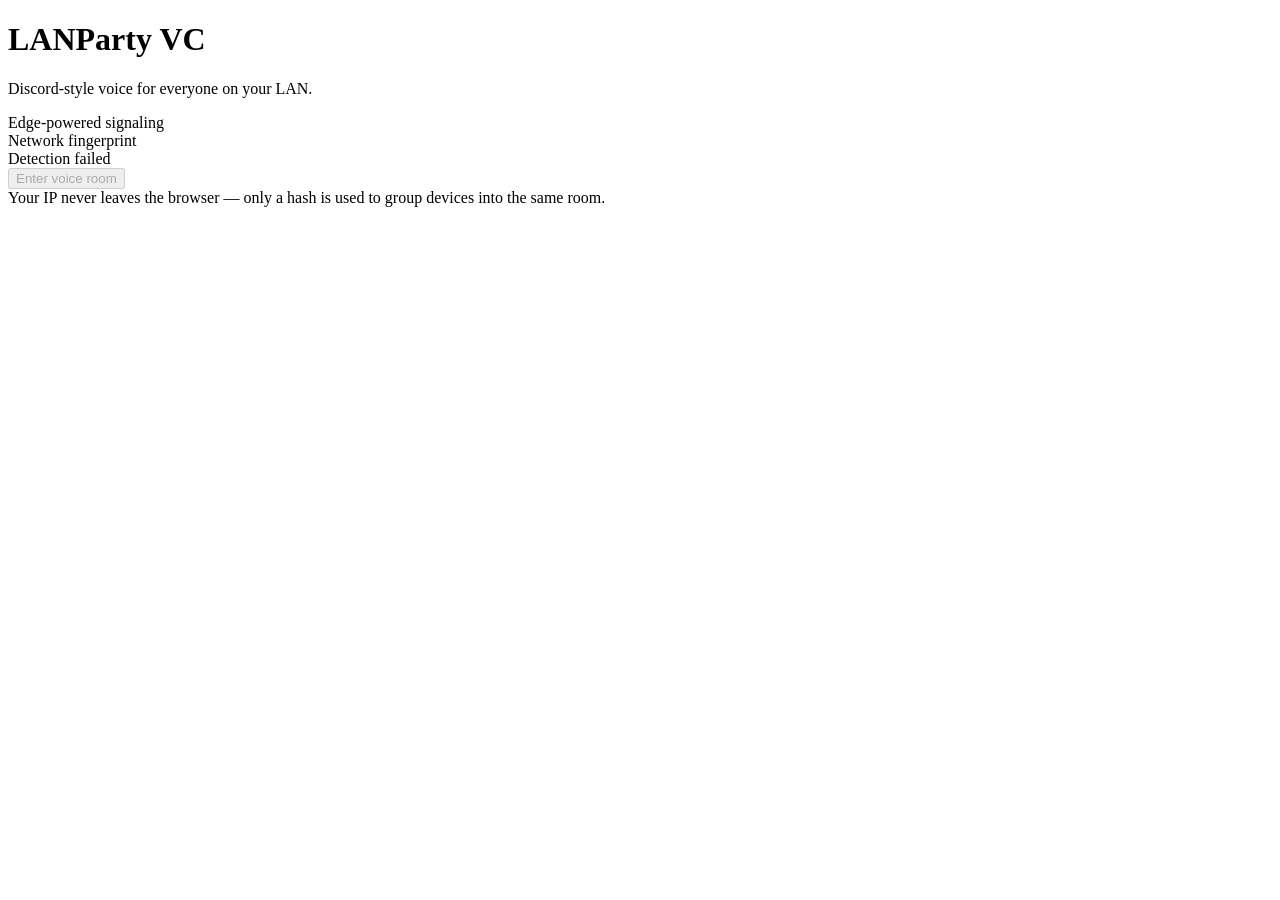
==== index.html @ 892dde6b "Update index.html" ====
<!DOCTYPE html>
<html lang="en">
<head>
  <meta charset="UTF-8" />
  <title>LANParty VC – Lobby</title>
  <meta name="viewport" content="width=device-width, initial-scale=1.0" />
  <link rel="stylesheet" href="styles.css" />
</head>
<body class="lp-body">
  <div class="lp-shell">
    <div class="lp-header">
      <div class="lp-title-block">
        <h1>LANParty VC</h1>
        <p>Discord‑style voice for everyone on your LAN.</p>
      </div>
      <div class="lp-badge">
        <div class="lp-badge-dot"></div>
        Edge‑powered signaling
      </div>
    </div>

    <div class="lp-card">
      <div class="lp-row">
        <div>
          <div class="lp-label">Network fingerprint</div>
          <div id="network" class="lp-network-pill">
            <span>Detecting…</span>
          </div>
        </div>
        <button id="enterBtn" class="lp-btn lp-btn-primary" disabled>
          Enter voice room
        </button>
      </div>
      <div class="lp-hint">
        Your IP never leaves the browser — only a hash is used to group devices
        into the same room.
      </div>
    </div>
  </div>

  <script type="module" src="./app.js"></script>
</body>
</html>
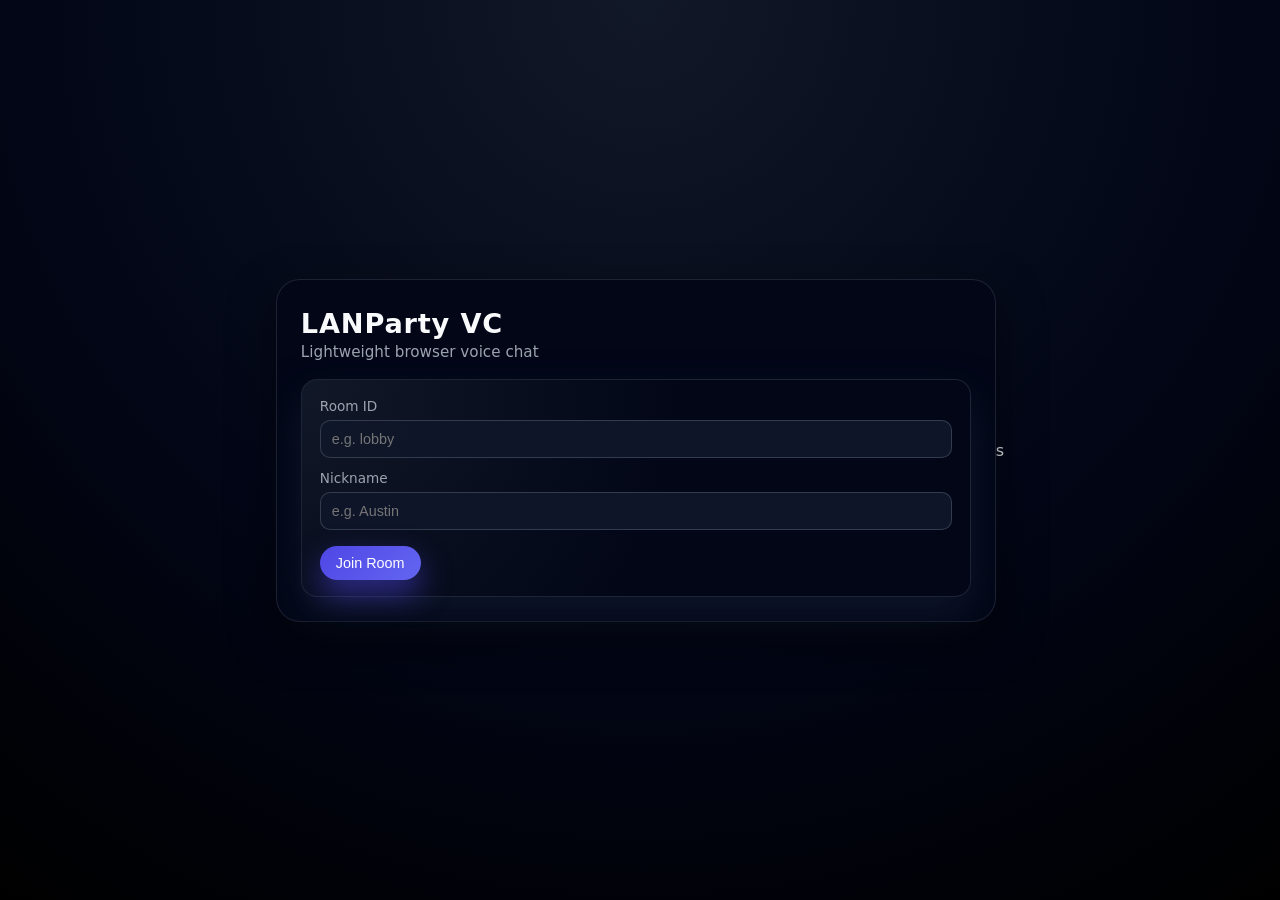
==== commit 64991dab: "redid it" ====
--- a/index.html
+++ b/index.html
@@ -2,42 +2,31 @@
 <html lang="en">
 <head>
   <meta charset="UTF-8" />
-  <title>LANParty VC – Lobby</title>
-  <meta name="viewport" content="width=device-width, initial-scale=1.0" />
+  <title>LANParty VC</title>
+  <meta name="viewport" content="width=device-width, initial-scale=1" />
   <link rel="stylesheet" href="styles.css" />
 </head>
 <body class="lp-body">
-  <div class="lp-shell">
-    <div class="lp-header">
-      <div class="lp-title-block">
-        <h1>LANParty VC</h1>
-        <p>Discord‑style voice for everyone on your LAN.</p>
-      </div>
-      <div class="lp-badge">
-        <div class="lp-badge-dot"></div>
-        Edge‑powered signaling
-      </div>
-    </div>
+  <div class="lp-container">
+    <h1 class="lp-title">LANParty VC</h1>
+    <p class="lp-subtitle">Lightweight browser voice chat</p>
 
-    <div class="lp-card">
-      <div class="lp-row">
-        <div>
-          <div class="lp-label">Network fingerprint</div>
-          <div id="network" class="lp-network-pill">
-            <span>Detecting…</span>
-          </div>
-        </div>
-        <button id="enterBtn" class="lp-btn lp-btn-primary" disabled>
-          Enter voice room
-        </button>
-      </div>
-      <div class="lp-hint">
-        Your IP never leaves the browser — only a hash is used to group devices
-        into the same room.
-      </div>
-    </div>
+    <form id="join-form" class="lp-card">
+      <label class="lp-label">
+        Room ID
+        <input id="room-id" class="lp-input" placeholder="e.g. lobby" required />
+      </label>
+
+      <label class="lp-label">
+        Nickname
+        <input id="nickname" class="lp-input" placeholder="e.g. Austin" required />
+      </label>
+
+      <button class="lp-button" type="submit">Join Room</button>
+    </form>
   </div>
 
-  <script type="module" src="./app.js"></script>
+  <script src="app.js"></script>
 </body>
 </html>
+s
--- a/styles.css
+++ b/styles.css
@@ -0,0 +1,163 @@
+:root {
+  color-scheme: dark;
+  --bg: #05060a;
+  --bg-elevated: #10121a;
+  --accent: #4f46e5;
+  --accent-soft: rgba(79, 70, 229, 0.15);
+  --danger: #ef4444;
+  --text: #f9fafb;
+  --muted: #9ca3af;
+  --border: #1f2933;
+  --radius-lg: 16px;
+  --radius-md: 10px;
+  --shadow-soft: 0 18px 45px rgba(0, 0, 0, 0.55);
+  --transition-fast: 150ms ease-out;
+}
+
+*,
+*::before,
+*::after {
+  box-sizing: border-box;
+}
+
+body.lp-body {
+  margin: 0;
+  min-height: 100vh;
+  font-family: system-ui, -apple-system, BlinkMacSystemFont, "SF Pro Text",
+    "Segoe UI", sans-serif;
+  background: radial-gradient(circle at top, #111827 0, #020617 55%, #000 100%);
+  color: var(--text);
+  display: flex;
+  align-items: center;
+  justify-content: center;
+  padding: 24px;
+}
+
+.lp-container {
+  width: 100%;
+  max-width: 720px;
+  background: linear-gradient(145deg, #020617 0, #020617 40%, #020617 100%);
+  border-radius: 24px;
+  padding: 28px 24px 24px;
+  box-shadow: var(--shadow-soft);
+  border: 1px solid rgba(148, 163, 184, 0.18);
+  backdrop-filter: blur(18px);
+}
+
+.lp-title {
+  margin: 0 0 4px;
+  font-size: 1.7rem;
+  letter-spacing: 0.03em;
+}
+
+.lp-subtitle {
+  margin: 0 0 18px;
+  color: var(--muted);
+  font-size: 0.95rem;
+}
+
+.lp-card {
+  background: radial-gradient(circle at top left, #111827 0, #020617 55%);
+  border-radius: var(--radius-lg);
+  padding: 18px 18px 16px;
+  border: 1px solid rgba(31, 41, 55, 0.9);
+  box-shadow: 0 18px 40px rgba(15, 23, 42, 0.9);
+}
+
+.lp-label {
+  display: block;
+  font-size: 0.85rem;
+  color: var(--muted);
+  margin-bottom: 12px;
+}
+
+.lp-input {
+  margin-top: 6px;
+  width: 100%;
+  padding: 10px 11px;
+  border-radius: var(--radius-md);
+  border: 1px solid rgba(55, 65, 81, 0.9);
+  background: rgba(15, 23, 42, 0.95);
+  color: var(--text);
+  font-size: 0.9rem;
+  outline: none;
+  transition: border-color var(--transition-fast), box-shadow var(--transition-fast),
+    background var(--transition-fast), transform var(--transition-fast);
+}
+
+.lp-input:focus {
+  border-color: var(--accent);
+  box-shadow: 0 0 0 1px rgba(79, 70, 229, 0.6);
+  background: #020617;
+  transform: translateY(-1px);
+}
+
+.lp-button {
+  display: inline-flex;
+  align-items: center;
+  justify-content: center;
+  margin-top: 4px;
+  padding: 9px 16px;
+  border-radius: 999px;
+  border: none;
+  background: linear-gradient(135deg, #4f46e5, #6366f1);
+  color: white;
+  font-size: 0.9rem;
+  font-weight: 500;
+  cursor: pointer;
+  transition: transform var(--transition-fast), box-shadow var(--transition-fast),
+    filter var(--transition-fast), background var(--transition-fast);
+  box-shadow: 0 14px 30px rgba(79, 70, 229, 0.55);
+}
+
+.lp-button-secondary {
+  background: rgba(15, 23, 42, 0.95);
+  color: var(--muted);
+  border: 1px solid rgba(55, 65, 81, 0.9);
+}
+
+.lp-button-danger {
+  background: linear-gradient(135deg, #ef4444, #f97373);
+}
+
+.lp-header {
+  display: flex;
+  align-items: center;
+  justify-content: space-between;
+  gap: 12px;
+  margin-bottom: 18px;
+}
+
+.lp-main {
+  display: grid;
+  grid-template-columns: 1fr 1fr;
+  gap: 14px;
+}
+
+.lp-list {
+  list-style: none;
+  padding: 0;
+  margin: 0;
+}
+
+.lp-list li {
+  display: flex;
+  justify-content: space-between;
+  padding: 7px 9px;
+  border-radius: 10px;
+  background: rgba(15, 23, 42, 0.95);
+  border: 1px solid rgba(31, 41, 55, 0.9);
+  font-size: 0.85rem;
+}
+
+.lp-status {
+  margin-top: 10px;
+  font-size: 0.85rem;
+  color: var(--muted);
+}
+
+@media (max-width: 720px) {
+  .lp-main {
+    grid-template-columns: 1fr;
+  }
+}
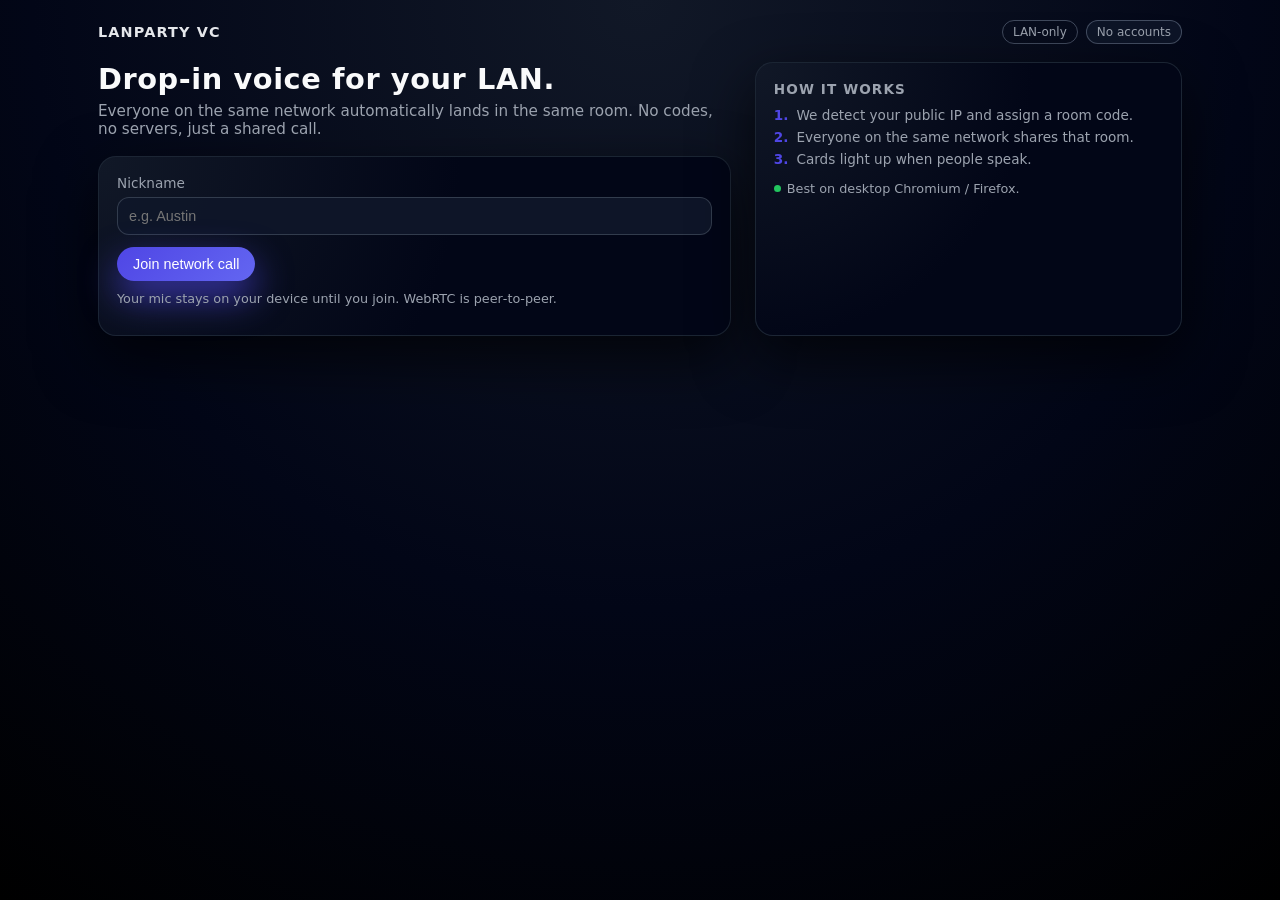
==== commit 6d73a7e2: "redoing it" ====
--- a/index.html
+++ b/index.html
@@ -7,26 +7,62 @@
   <link rel="stylesheet" href="styles.css" />
 </head>
 <body class="lp-body">
-  <div class="lp-container">
-    <h1 class="lp-title">LANParty VC</h1>
-    <p class="lp-subtitle">Lightweight browser voice chat</p>
+  <div class="lp-shell">
+    <header class="lp-topbar">
+      <div class="lp-logo">LANParty VC</div>
+      <div class="lp-topbar-right">
+        <span class="lp-pill">LAN‑only</span>
+        <span class="lp-pill lp-pill-soft">No accounts</span>
+      </div>
+    </header>
 
-    <form id="join-form" class="lp-card">
-      <label class="lp-label">
-        Room ID
-        <input id="room-id" class="lp-input" placeholder="e.g. lobby" required />
-      </label>
+    <main class="lp-main-layout">
+      <section class="lp-hero">
+        <h1 class="lp-hero-title">Drop‑in voice for your LAN.</h1>
+        <p class="lp-hero-subtitle">
+          Everyone on the same network automatically lands in the same room.
+          No codes, no servers, just a shared call.
+        </p>
 
-      <label class="lp-label">
-        Nickname
-        <input id="nickname" class="lp-input" placeholder="e.g. Austin" required />
-      </label>
+        <form id="join-form" class="lp-card lp-card-hero">
+          <label class="lp-label">
+            Nickname
+            <input
+              id="nickname"
+              class="lp-input"
+              placeholder="e.g. Austin"
+              autocomplete="off"
+              required
+            />
+          </label>
 
-      <button class="lp-button" type="submit">Join Room</button>
-    </form>
+          <div class="lp-row">
+            <button class="lp-button lp-button-primary" type="submit">
+              Join network call
+            </button>
+          </div>
+
+          <p class="lp-note">
+            Your mic stays on your device until you join. WebRTC is peer‑to‑peer.
+          </p>
+        </form>
+      </section>
+
+      <aside class="lp-sidecard lp-card">
+        <h2 class="lp-section-title">How it works</h2>
+        <ul class="lp-bullets">
+          <li><span>1.</span> We detect your public IP and assign a room code.</li>
+          <li><span>2.</span> Everyone on the same network shares that room.</li>
+          <li><span>3.</span> Cards light up when people speak.</li>
+        </ul>
+        <div class="lp-mini-footer">
+          <span class="lp-dot"></span>
+          <span>Best on desktop Chromium / Firefox.</span>
+        </div>
+      </aside>
+    </main>
   </div>
 
   <script src="app.js"></script>
 </body>
 </html>
-s
--- a/styles.css
+++ b/styles.css
@@ -1,17 +1,20 @@
 :root {
   color-scheme: dark;
-  --bg: #05060a;
-  --bg-elevated: #10121a;
+  --bg: #020617;
+  --bg-elevated: #050816;
+  --bg-soft: #0b1020;
   --accent: #4f46e5;
-  --accent-soft: rgba(79, 70, 229, 0.15);
+  --accent-soft: rgba(79, 70, 229, 0.18);
+  --accent-strong: rgba(79, 70, 229, 0.7);
   --danger: #ef4444;
   --text: #f9fafb;
   --muted: #9ca3af;
-  --border: #1f2933;
-  --radius-lg: 16px;
-  --radius-md: 10px;
-  --shadow-soft: 0 18px 45px rgba(0, 0, 0, 0.55);
-  --transition-fast: 150ms ease-out;
+  --border: #1f2937;
+  --radius-lg: 18px;
+  --radius-md: 12px;
+  --shadow-soft: 0 22px 60px rgba(0, 0, 0, 0.7);
+  --transition-fast: 140ms ease-out;
+  --transition-med: 200ms ease-out;
 }
 
 *,
@@ -27,30 +30,68 @@
     "Segoe UI", sans-serif;
   background: radial-gradient(circle at top, #111827 0, #020617 55%, #000 100%);
   color: var(--text);
-  display: flex;
-  align-items: center;
-  justify-content: center;
-  padding: 24px;
-}
-
-.lp-container {
-  width: 100%;
-  max-width: 720px;
-  background: linear-gradient(145deg, #020617 0, #020617 40%, #020617 100%);
-  border-radius: 24px;
-  padding: 28px 24px 24px;
-  box-shadow: var(--shadow-soft);
-  border: 1px solid rgba(148, 163, 184, 0.18);
-  backdrop-filter: blur(18px);
-}
-
-.lp-title {
-  margin: 0 0 4px;
-  font-size: 1.7rem;
-  letter-spacing: 0.03em;
-}
-
-.lp-subtitle {
+}
+
+.lp-shell {
+  max-width: 1120px;
+  margin: 0 auto;
+  padding: 20px 18px 24px;
+}
+
+.lp-topbar {
+  display: flex;
+  align-items: center;
+  justify-content: space-between;
+  margin-bottom: 18px;
+}
+
+.lp-logo {
+  font-weight: 600;
+  letter-spacing: 0.08em;
+  text-transform: uppercase;
+  font-size: 0.9rem;
+  color: #e5e7eb;
+}
+
+.lp-topbar-right {
+  display: flex;
+  gap: 8px;
+  align-items: center;
+}
+
+.lp-pill {
+  padding: 4px 10px;
+  border-radius: 999px;
+  border: 1px solid rgba(148, 163, 184, 0.4);
+  font-size: 0.75rem;
+  color: var(--muted);
+}
+
+.lp-pill-soft {
+  background: rgba(15, 23, 42, 0.9);
+}
+
+.lp-main-layout {
+  display: grid;
+  grid-template-columns: minmax(0, 3fr) minmax(0, 2fr);
+  gap: 16px;
+}
+
+.lp-main-call {
+  align-items: flex-start;
+}
+
+.lp-hero {
+  padding-right: 8px;
+}
+
+.lp-hero-title {
+  margin: 0 0 6px;
+  font-size: 1.8rem;
+  letter-spacing: 0.02em;
+}
+
+.lp-hero-subtitle {
   margin: 0 0 18px;
   color: var(--muted);
   font-size: 0.95rem;
@@ -61,7 +102,11 @@
   border-radius: var(--radius-lg);
   padding: 18px 18px 16px;
   border: 1px solid rgba(31, 41, 55, 0.9);
-  box-shadow: 0 18px 40px rgba(15, 23, 42, 0.9);
+  box-shadow: var(--shadow-soft);
+}
+
+.lp-card-hero {
+  margin-top: 10px;
 }
 
 .lp-label {
@@ -92,22 +137,30 @@
   transform: translateY(-1px);
 }
 
+.lp-row {
+  display: flex;
+  gap: 8px;
+  margin-top: 6px;
+}
+
 .lp-button {
   display: inline-flex;
   align-items: center;
   justify-content: center;
-  margin-top: 4px;
   padding: 9px 16px;
   border-radius: 999px;
   border: none;
-  background: linear-gradient(135deg, #4f46e5, #6366f1);
-  color: white;
   font-size: 0.9rem;
   font-weight: 500;
   cursor: pointer;
   transition: transform var(--transition-fast), box-shadow var(--transition-fast),
     filter var(--transition-fast), background var(--transition-fast);
-  box-shadow: 0 14px 30px rgba(79, 70, 229, 0.55);
+}
+
+.lp-button-primary {
+  background: linear-gradient(135deg, #4f46e5, #6366f1);
+  color: white;
+  box-shadow: 0 16px 36px rgba(79, 70, 229, 0.7);
 }
 
 .lp-button-secondary {
@@ -118,46 +171,234 @@
 
 .lp-button-danger {
   background: linear-gradient(135deg, #ef4444, #f97373);
-}
-
-.lp-header {
-  display: flex;
-  align-items: center;
+  color: white;
+  box-shadow: 0 16px 36px rgba(239, 68, 68, 0.7);
+}
+
+.lp-button:hover {
+  transform: translateY(-1px);
+  filter: brightness(1.05);
+}
+
+.lp-button:active {
+  transform: translateY(0);
+  box-shadow: none;
+}
+
+.lp-note {
+  margin-top: 10px;
+  font-size: 0.8rem;
+  color: var(--muted);
+}
+
+.lp-sidecard {
+  align-self: stretch;
+}
+
+.lp-bullets {
+  list-style: none;
+  padding: 0;
+  margin: 0 0 14px;
+  font-size: 0.85rem;
+  color: var(--muted);
+}
+
+.lp-bullets li {
+  display: flex;
+  gap: 8px;
+  margin-bottom: 6px;
+}
+
+.lp-bullets span:first-child {
+  color: var(--accent);
+  font-weight: 600;
+}
+
+.lp-mini-footer {
+  display: flex;
+  align-items: center;
+  gap: 6px;
+  font-size: 0.8rem;
+  color: var(--muted);
+}
+
+.lp-dot {
+  width: 7px;
+  height: 7px;
+  border-radius: 999px;
+  background: #22c55e;
+}
+
+/* Call layout */
+
+.lp-call-main {
+  display: flex;
+  flex-direction: column;
+  gap: 16px;
+}
+
+.lp-call-header {
+  display: flex;
   justify-content: space-between;
   gap: 12px;
-  margin-bottom: 18px;
-}
-
-.lp-main {
+  align-items: center;
+}
+
+.lp-call-status {
+  display: inline-flex;
+  align-items: center;
+  gap: 6px;
+  font-size: 0.8rem;
+  color: var(--muted);
+}
+
+.lp-status-dot {
+  width: 8px;
+  height: 8px;
+  border-radius: 999px;
+  background: #f97316;
+}
+
+.lp-status-dot.lp-status-ok {
+  background: #22c55e;
+}
+
+.lp-status-dot.lp-status-bad {
+  background: #ef4444;
+}
+
+.lp-participants {
+  margin-top: 4px;
+}
+
+.lp-section-title {
+  margin: 0 0 10px;
+  font-size: 0.85rem;
+  letter-spacing: 0.08em;
+  text-transform: uppercase;
+  color: var(--muted);
+}
+
+.lp-peers-grid {
   display: grid;
-  grid-template-columns: 1fr 1fr;
+  grid-template-columns: repeat(auto-fit, minmax(140px, 1fr));
+  gap: 10px;
+}
+
+.lp-peer-card {
+  position: relative;
+  padding: 10px 10px 9px;
+  border-radius: 14px;
+  background: var(--bg-soft);
+  border: 1px solid rgba(31, 41, 55, 0.9);
+  display: flex;
+  flex-direction: column;
+  gap: 4px;
+  transition: border-color var(--transition-med), box-shadow var(--transition-med),
+    transform var(--transition-fast), background var(--transition-med);
+}
+
+.lp-peer-name {
+  font-size: 0.9rem;
+  font-weight: 500;
+}
+
+.lp-peer-meta {
+  font-size: 0.75rem;
+  color: var(--muted);
+}
+
+.lp-peer-badge {
+  font-size: 0.7rem;
+  padding: 2px 6px;
+  border-radius: 999px;
+  border: 1px solid rgba(148, 163, 184, 0.5);
+  color: var(--muted);
+  align-self: flex-start;
+}
+
+.lp-peer-speaking {
+  border-color: var(--accent-strong);
+  box-shadow: 0 0 0 1px var(--accent-strong), 0 14px 30px rgba(79, 70, 229, 0.7);
+  background: radial-gradient(circle at top left, #1d2140 0, #020617 55%);
+  transform: translateY(-1px);
+}
+
+/* Side panel */
+
+.lp-call-side {
+  display: flex;
+  flex-direction: column;
   gap: 14px;
 }
 
-.lp-list {
-  list-style: none;
-  padding: 0;
-  margin: 0;
-}
-
-.lp-list li {
-  display: flex;
-  justify-content: space-between;
-  padding: 7px 9px;
-  border-radius: 10px;
-  background: rgba(15, 23, 42, 0.95);
+.lp-audio-controls {
+  display: flex;
+  gap: 8px;
+  flex-wrap: wrap;
+}
+
+.lp-meter-wrap {
+  margin-top: 8px;
+}
+
+.lp-meter-label {
+  font-size: 0.8rem;
+  color: var(--muted);
+}
+
+.lp-meter {
+  margin-top: 4px;
+  width: 100%;
+  height: 6px;
+  border-radius: 999px;
+  background: rgba(15, 23, 42, 0.9);
+  overflow: hidden;
   border: 1px solid rgba(31, 41, 55, 0.9);
-  font-size: 0.85rem;
-}
-
-.lp-status {
+}
+
+.lp-meter-bar {
+  height: 100%;
+  width: 0%;
+  background: linear-gradient(90deg, #22c55e, #eab308, #ef4444);
+  transition: width 80ms linear;
+}
+
+.lp-log {
   margin-top: 10px;
-  font-size: 0.85rem;
-  color: var(--muted);
-}
-
-@media (max-width: 720px) {
-  .lp-main {
-    grid-template-columns: 1fr;
+}
+
+.lp-log-title {
+  margin: 0 0 6px;
+  font-size: 0.8rem;
+  color: var(--muted);
+}
+
+.lp-log-body {
+  max-height: 160px;
+  overflow-y: auto;
+  font-size: 0.78rem;
+  color: var(--muted);
+  padding-right: 4px;
+}
+
+.lp-log-line {
+  margin-bottom: 3px;
+  opacity: 0.9;
+}
+
+/* Responsive */
+
+@media (max-width: 900px) {
+  .lp-main-layout {
+    grid-template-columns: minmax(0, 1fr);
   }
-}
+
+  .lp-call-main {
+    order: 1;
+  }
+
+  .lp-call-side {
+    order: 2;
+  }
+}
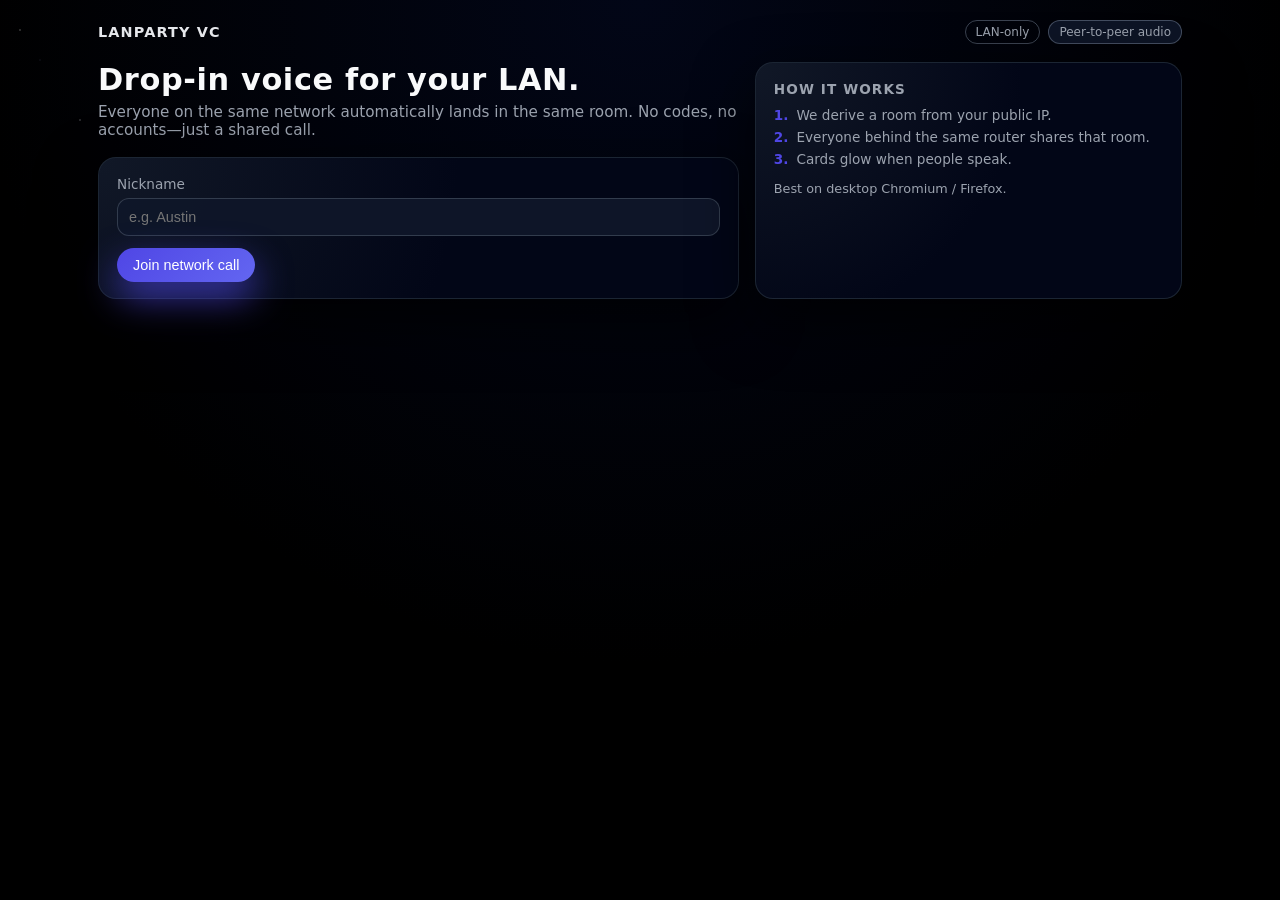
==== commit d3165f13: "ds" ====
--- a/index.html
+++ b/index.html
@@ -7,12 +7,16 @@
   <link rel="stylesheet" href="styles.css" />
 </head>
 <body class="lp-body">
+  <div class="lp-stars"></div>
+  <div class="lp-stars lp-stars-2"></div>
+  <div class="lp-stars lp-stars-3"></div>
+
   <div class="lp-shell">
     <header class="lp-topbar">
       <div class="lp-logo">LANParty VC</div>
       <div class="lp-topbar-right">
         <span class="lp-pill">LAN‑only</span>
-        <span class="lp-pill lp-pill-soft">No accounts</span>
+        <span class="lp-pill lp-pill-soft">Peer‑to‑peer audio</span>
       </div>
     </header>
 
@@ -21,7 +25,7 @@
         <h1 class="lp-hero-title">Drop‑in voice for your LAN.</h1>
         <p class="lp-hero-subtitle">
           Everyone on the same network automatically lands in the same room.
-          No codes, no servers, just a shared call.
+          No codes, no accounts—just a shared call.
         </p>
 
         <form id="join-form" class="lp-card lp-card-hero">
@@ -36,29 +40,20 @@
             />
           </label>
 
-          <div class="lp-row">
-            <button class="lp-button lp-button-primary" type="submit">
-              Join network call
-            </button>
-          </div>
-
-          <p class="lp-note">
-            Your mic stays on your device until you join. WebRTC is peer‑to‑peer.
-          </p>
+          <button class="lp-button lp-button-primary" type="submit">
+            Join network call
+          </button>
         </form>
       </section>
 
       <aside class="lp-sidecard lp-card">
         <h2 class="lp-section-title">How it works</h2>
         <ul class="lp-bullets">
-          <li><span>1.</span> We detect your public IP and assign a room code.</li>
-          <li><span>2.</span> Everyone on the same network shares that room.</li>
-          <li><span>3.</span> Cards light up when people speak.</li>
+          <li><span>1.</span> We derive a room from your public IP.</li>
+          <li><span>2.</span> Everyone behind the same router shares that room.</li>
+          <li><span>3.</span> Cards glow when people speak.</li>
         </ul>
-        <div class="lp-mini-footer">
-          <span class="lp-dot"></span>
-          <span>Best on desktop Chromium / Firefox.</span>
-        </div>
+        <p class="lp-mini-note">Best on desktop Chromium / Firefox.</p>
       </aside>
     </main>
   </div>
--- a/styles.css
+++ b/styles.css
@@ -1,11 +1,9 @@
 :root {
   color-scheme: dark;
   --bg: #020617;
-  --bg-elevated: #050816;
-  --bg-soft: #0b1020;
+  --bg-elevated: rgba(10, 16, 35, 0.96);
   --accent: #4f46e5;
   --accent-soft: rgba(79, 70, 229, 0.18);
-  --accent-strong: rgba(79, 70, 229, 0.7);
   --danger: #ef4444;
   --text: #f9fafb;
   --muted: #9ca3af;
@@ -28,11 +26,59 @@
   min-height: 100vh;
   font-family: system-ui, -apple-system, BlinkMacSystemFont, "SF Pro Text",
     "Segoe UI", sans-serif;
-  background: radial-gradient(circle at top, #111827 0, #020617 55%, #000 100%);
+  background: radial-gradient(circle at top, #020617 0, #000 60%);
   color: var(--text);
-}
+  overflow-x: hidden;
+}
+
+/* Starfield background */
+
+.lp-stars,
+.lp-stars-2,
+.lp-stars-3 {
+  position: fixed;
+  inset: 0;
+  pointer-events: none;
+  background-repeat: repeat;
+  opacity: 0.4;
+  z-index: 0;
+}
+
+.lp-stars {
+  background-image: radial-gradient(2px 2px at 20px 30px, #ffffff 0, transparent 60%),
+    radial-gradient(2px 2px at 80px 120px, #e5e7eb 0, transparent 60%),
+    radial-gradient(2px 2px at 200px 80px, #cbd5f5 0, transparent 60%);
+  animation: starScroll 60s linear infinite;
+}
+
+.lp-stars-2 {
+  background-image: radial-gradient(1.5px 1.5px at 40px 60px, #a5b4fc 0, transparent 60%),
+    radial-gradient(1.5px 1.5px at 160px 200px, #f9a8d4 0, transparent 60%);
+  animation: starScroll 90s linear infinite reverse;
+  opacity: 0.25;
+}
+
+.lp-stars-3 {
+  background-image: radial-gradient(1px 1px at 10px 10px, #facc15 0, transparent 60%),
+    radial-gradient(1px 1px at 220px 140px, #22c55e 0, transparent 60%);
+  animation: starScroll 120s linear infinite;
+  opacity: 0.18;
+}
+
+@keyframes starScroll {
+  from {
+    transform: translate3d(0, 0, 0);
+  }
+  to {
+    transform: translate3d(-200px, -400px, 0);
+  }
+}
+
+/* Layout shell */
 
 .lp-shell {
+  position: relative;
+  z-index: 1;
   max-width: 1120px;
   margin: 0 auto;
   padding: 20px 18px 24px;
@@ -77,17 +123,9 @@
   gap: 16px;
 }
 
-.lp-main-call {
-  align-items: flex-start;
-}
-
-.lp-hero {
-  padding-right: 8px;
-}
-
 .lp-hero-title {
   margin: 0 0 6px;
-  font-size: 1.8rem;
+  font-size: 1.9rem;
   letter-spacing: 0.02em;
 }
 
@@ -103,6 +141,7 @@
   padding: 18px 18px 16px;
   border: 1px solid rgba(31, 41, 55, 0.9);
   box-shadow: var(--shadow-soft);
+  backdrop-filter: blur(18px);
 }
 
 .lp-card-hero {
@@ -137,12 +176,6 @@
   transform: translateY(-1px);
 }
 
-.lp-row {
-  display: flex;
-  gap: 8px;
-  margin-top: 6px;
-}
-
 .lp-button {
   display: inline-flex;
   align-items: center;
@@ -185,14 +218,16 @@
   box-shadow: none;
 }
 
-.lp-note {
-  margin-top: 10px;
-  font-size: 0.8rem;
-  color: var(--muted);
-}
-
 .lp-sidecard {
   align-self: stretch;
+}
+
+.lp-section-title {
+  margin: 0 0 10px;
+  font-size: 0.85rem;
+  letter-spacing: 0.08em;
+  text-transform: uppercase;
+  color: var(--muted);
 }
 
 .lp-bullets {
@@ -214,90 +249,82 @@
   font-weight: 600;
 }
 
-.lp-mini-footer {
-  display: flex;
-  align-items: center;
-  gap: 6px;
+.lp-mini-note {
   font-size: 0.8rem;
   color: var(--muted);
 }
 
-.lp-dot {
-  width: 7px;
-  height: 7px;
-  border-radius: 999px;
-  background: #22c55e;
-}
-
-/* Call layout */
-
-.lp-call-main {
-  display: flex;
-  flex-direction: column;
-  gap: 16px;
-}
-
-.lp-call-header {
-  display: flex;
+/* Call page layout */
+
+.lp-container {
+  position: relative;
+  z-index: 1;
+  max-width: 900px;
+  margin: 0 auto;
+  padding: 20px 18px 24px;
+}
+
+.lp-header {
+  display: flex;
+  align-items: center;
   justify-content: space-between;
+  margin-bottom: 18px;
   gap: 12px;
-  align-items: center;
-}
-
-.lp-call-status {
-  display: inline-flex;
-  align-items: center;
-  gap: 6px;
-  font-size: 0.8rem;
-  color: var(--muted);
-}
-
-.lp-status-dot {
-  width: 8px;
-  height: 8px;
-  border-radius: 999px;
-  background: #f97316;
-}
-
-.lp-status-dot.lp-status-ok {
-  background: #22c55e;
-}
-
-.lp-status-dot.lp-status-bad {
-  background: #ef4444;
-}
-
-.lp-participants {
-  margin-top: 4px;
-}
-
-.lp-section-title {
-  margin: 0 0 10px;
-  font-size: 0.85rem;
-  letter-spacing: 0.08em;
-  text-transform: uppercase;
-  color: var(--muted);
-}
-
-.lp-peers-grid {
+}
+
+.lp-title {
+  margin: 0 0 4px;
+  font-size: 1.4rem;
+}
+
+.lp-subtitle {
+  margin: 0;
+  color: var(--muted);
+  font-size: 0.9rem;
+}
+
+.lp-main {
   display: grid;
-  grid-template-columns: repeat(auto-fit, minmax(140px, 1fr));
+  grid-template-columns: minmax(0, 3fr) minmax(0, 2fr);
+  gap: 14px;
+}
+
+.lp-list {
+  list-style: none;
+  padding: 0;
+  margin: 0;
+}
+
+/* Participant cards (A + C combined) */
+
+.lp-peer-card {
+  display: flex;
+  align-items: center;
   gap: 10px;
-}
-
-.lp-peer-card {
-  position: relative;
-  padding: 10px 10px 9px;
+  padding: 9px 10px;
   border-radius: 14px;
-  background: var(--bg-soft);
+  background: rgba(15, 23, 42, 0.9);
   border: 1px solid rgba(31, 41, 55, 0.9);
-  display: flex;
-  flex-direction: column;
-  gap: 4px;
+  margin-bottom: 8px;
   transition: border-color var(--transition-med), box-shadow var(--transition-med),
     transform var(--transition-fast), background var(--transition-med);
 }
 
+.lp-peer-avatar {
+  width: 28px;
+  height: 28px;
+  border-radius: 999px;
+  background: radial-gradient(circle at 30% 20%, #e5e7eb 0, #4b5563 40%, #020617 100%);
+  border: 1px solid rgba(148, 163, 184, 0.7);
+  flex-shrink: 0;
+}
+
+.lp-peer-main {
+  display: flex;
+  flex-direction: column;
+  min-width: 0;
+}
+
 .lp-peer-name {
   font-size: 0.9rem;
   font-weight: 500;
@@ -308,83 +335,35 @@
   color: var(--muted);
 }
 
-.lp-peer-badge {
-  font-size: 0.7rem;
-  padding: 2px 6px;
-  border-radius: 999px;
-  border: 1px solid rgba(148, 163, 184, 0.5);
-  color: var(--muted);
-  align-self: flex-start;
-}
-
-.lp-peer-speaking {
-  border-color: var(--accent-strong);
-  box-shadow: 0 0 0 1px var(--accent-strong), 0 14px 30px rgba(79, 70, 229, 0.7);
-  background: radial-gradient(circle at top left, #1d2140 0, #020617 55%);
+/* Speaking glows */
+
+.lp-speaking-self {
+  border-color: #3b82f6 !important;
+  box-shadow: 0 0 0 2px rgba(59, 130, 246, 0.9);
   transform: translateY(-1px);
-}
-
-/* Side panel */
-
-.lp-call-side {
-  display: flex;
-  flex-direction: column;
-  gap: 14px;
-}
+  background: radial-gradient(circle at top left, #1d2a4f 0, #020617 55%);
+}
+
+.lp-speaking-other {
+  border-color: #a855f7 !important;
+  box-shadow: 0 0 0 2px rgba(168, 85, 247, 0.9);
+  transform: translateY(-1px);
+  background: radial-gradient(circle at top left, #3b1f5f 0, #020617 55%);
+}
+
+/* Audio section */
 
 .lp-audio-controls {
   display: flex;
   gap: 8px;
   flex-wrap: wrap;
-}
-
-.lp-meter-wrap {
-  margin-top: 8px;
-}
-
-.lp-meter-label {
-  font-size: 0.8rem;
-  color: var(--muted);
-}
-
-.lp-meter {
-  margin-top: 4px;
-  width: 100%;
-  height: 6px;
-  border-radius: 999px;
-  background: rgba(15, 23, 42, 0.9);
-  overflow: hidden;
-  border: 1px solid rgba(31, 41, 55, 0.9);
-}
-
-.lp-meter-bar {
-  height: 100%;
-  width: 0%;
-  background: linear-gradient(90deg, #22c55e, #eab308, #ef4444);
-  transition: width 80ms linear;
-}
-
-.lp-log {
-  margin-top: 10px;
-}
-
-.lp-log-title {
-  margin: 0 0 6px;
-  font-size: 0.8rem;
-  color: var(--muted);
-}
-
-.lp-log-body {
-  max-height: 160px;
-  overflow-y: auto;
-  font-size: 0.78rem;
-  color: var(--muted);
-  padding-right: 4px;
-}
-
-.lp-log-line {
-  margin-bottom: 3px;
-  opacity: 0.9;
+  margin-bottom: 8px;
+}
+
+.lp-status {
+  margin: 0;
+  font-size: 0.85rem;
+  color: var(--muted);
 }
 
 /* Responsive */
@@ -394,11 +373,7 @@
     grid-template-columns: minmax(0, 1fr);
   }
 
-  .lp-call-main {
-    order: 1;
+  .lp-main {
+    grid-template-columns: minmax(0, 1fr);
   }
-
-  .lp-call-side {
-    order: 2;
-  }
-}
+}
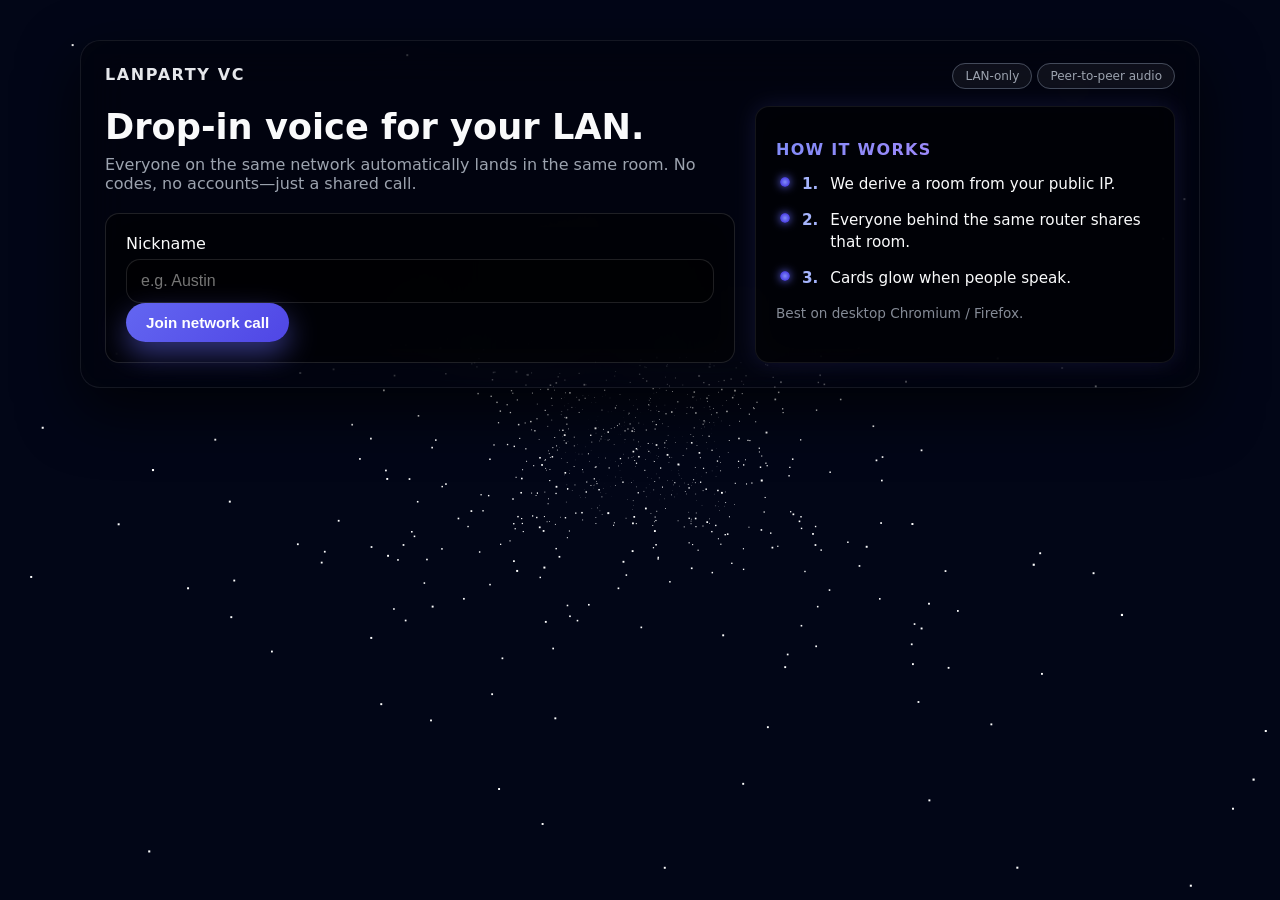
==== commit d9fdee8c: "ut" ====
--- a/index.html
+++ b/index.html
@@ -47,7 +47,7 @@
       </section>
 
       <aside class="lp-sidecard lp-card">
-        <h2 class="lp-section-title">How it works</h2>
+        <h2 class="lp-section-title lp-how-title">How it works</h2>
         <ul class="lp-bullets">
           <li><span>1.</span> We derive a room from your public IP.</li>
           <li><span>2.</span> Everyone behind the same router shares that room.</li>
--- a/styles.css
+++ b/styles.css
@@ -1,19 +1,33 @@
+/* ============================================================
+   ROOT VARIABLES
+   ============================================================ */
+
 :root {
   color-scheme: dark;
+
   --bg: #020617;
-  --bg-elevated: rgba(10, 16, 35, 0.96);
-  --accent: #4f46e5;
-  --accent-soft: rgba(79, 70, 229, 0.18);
+  --glass: rgba(0, 0, 0, 0.25);
+  --glass-strong: rgba(0, 0, 0, 0.45);
+
+  --accent: #6366f1;
+  --accent-strong: #4f46e5;
   --danger: #ef4444;
+
   --text: #f9fafb;
   --muted: #9ca3af;
-  --border: #1f2937;
-  --radius-lg: 18px;
-  --radius-md: 12px;
+
+  --radius-lg: 20px;
+  --radius-md: 14px;
+
+  --transition-fast: 140ms ease-out;
+  --transition-med: 220ms ease-out;
+
   --shadow-soft: 0 22px 60px rgba(0, 0, 0, 0.7);
-  --transition-fast: 140ms ease-out;
-  --transition-med: 200ms ease-out;
-}
+}
+
+/* ============================================================
+   GLOBAL RESET
+   ============================================================ */
 
 *,
 *::before,
@@ -26,354 +40,375 @@
   min-height: 100vh;
   font-family: system-ui, -apple-system, BlinkMacSystemFont, "SF Pro Text",
     "Segoe UI", sans-serif;
-  background: radial-gradient(circle at top, #020617 0, #000 60%);
+  background: transparent;
   color: var(--text);
   overflow-x: hidden;
-}
-
-/* Starfield background */
-
+
+  display: flex;
+  justify-content: center;
+  align-items: flex-start;
+  padding-top: 40px;
+}
+
+/* ============================================================
+   STARFIELD CANVAS (REAL 3D STARFIELD)
+   ============================================================ */
+
+.lp-starfield {
+  position: fixed;
+  inset: 0;
+  z-index: -1;
+  background: #020617;
+  pointer-events: none;
+}
+
+/* Remove old CSS star layers */
 .lp-stars,
 .lp-stars-2,
 .lp-stars-3 {
-  position: fixed;
-  inset: 0;
-  pointer-events: none;
-  background-repeat: repeat;
-  opacity: 0.4;
-  z-index: 0;
-}
-
-.lp-stars {
-  background-image: radial-gradient(2px 2px at 20px 30px, #ffffff 0, transparent 60%),
-    radial-gradient(2px 2px at 80px 120px, #e5e7eb 0, transparent 60%),
-    radial-gradient(2px 2px at 200px 80px, #cbd5f5 0, transparent 60%);
-  animation: starScroll 60s linear infinite;
-}
-
-.lp-stars-2 {
-  background-image: radial-gradient(1.5px 1.5px at 40px 60px, #a5b4fc 0, transparent 60%),
-    radial-gradient(1.5px 1.5px at 160px 200px, #f9a8d4 0, transparent 60%);
-  animation: starScroll 90s linear infinite reverse;
-  opacity: 0.25;
-}
-
-.lp-stars-3 {
-  background-image: radial-gradient(1px 1px at 10px 10px, #facc15 0, transparent 60%),
-    radial-gradient(1px 1px at 220px 140px, #22c55e 0, transparent 60%);
-  animation: starScroll 120s linear infinite;
-  opacity: 0.18;
-}
-
-@keyframes starScroll {
-  from {
-    transform: translate3d(0, 0, 0);
-  }
-  to {
-    transform: translate3d(-200px, -400px, 0);
-  }
-}
-
-/* Layout shell */
-
-.lp-shell {
+  display: none !important;
+}
+
+/* ============================================================
+   GLASS PANELS
+   ============================================================ */
+
+.lp-shell,
+.lp-container {
+  width: 100%;
+  max-width: 1120px;
+
+  background: var(--glass);
+  backdrop-filter: blur(22px) brightness(0.85);
+  border-radius: var(--radius-lg);
+  border: 1px solid rgba(255, 255, 255, 0.08);
+  padding: 24px;
   position: relative;
   z-index: 1;
-  max-width: 1120px;
-  margin: 0 auto;
-  padding: 20px 18px 24px;
-}
+  box-shadow: var(--shadow-soft);
+  animation: fadeIn 0.4s ease-out;
+}
+
+.lp-card {
+  background: var(--glass-strong);
+  backdrop-filter: blur(18px) brightness(0.9);
+  border-radius: var(--radius-md);
+  border: 1px solid rgba(255, 255, 255, 0.12);
+  padding: 20px;
+  position: relative;
+  z-index: 1;
+  animation: fadeIn 0.4s ease-out;
+}
+
+/* ============================================================
+   FIX: talk.html wrappers that were blocking the starfield
+   ============================================================ */
+
+.lp-main,
+.lp-header,
+.lp-list {
+  background: transparent !important;
+  backdrop-filter: none !important;
+}
+
+/* ============================================================
+   TOP BAR
+   ============================================================ */
 
 .lp-topbar {
   display: flex;
   align-items: center;
   justify-content: space-between;
-  margin-bottom: 18px;
+  margin-bottom: 22px;
 }
 
 .lp-logo {
-  font-weight: 600;
-  letter-spacing: 0.08em;
+  font-weight: 700;
+  letter-spacing: 0.1em;
   text-transform: uppercase;
-  font-size: 0.9rem;
+  font-size: 1rem;
   color: #e5e7eb;
 }
 
-.lp-topbar-right {
-  display: flex;
-  gap: 8px;
-  align-items: center;
-}
-
 .lp-pill {
-  padding: 4px 10px;
+  padding: 5px 12px;
   border-radius: 999px;
   border: 1px solid rgba(148, 163, 184, 0.4);
   font-size: 0.75rem;
   color: var(--muted);
-}
-
-.lp-pill-soft {
-  background: rgba(15, 23, 42, 0.9);
-}
+  background: rgba(255, 255, 255, 0.05);
+  backdrop-filter: blur(8px);
+}
+
+/* ============================================================
+   INDEX PAGE
+   ============================================================ */
 
 .lp-main-layout {
   display: grid;
   grid-template-columns: minmax(0, 3fr) minmax(0, 2fr);
-  gap: 16px;
+  gap: 20px;
 }
 
 .lp-hero-title {
-  margin: 0 0 6px;
-  font-size: 1.9rem;
-  letter-spacing: 0.02em;
+  margin: 0 0 8px;
+  font-size: 2.2rem;
+  font-weight: 700;
 }
 
 .lp-hero-subtitle {
-  margin: 0 0 18px;
-  color: var(--muted);
-  font-size: 0.95rem;
-}
-
-.lp-card {
-  background: radial-gradient(circle at top left, #111827 0, #020617 55%);
-  border-radius: var(--radius-lg);
-  padding: 18px 18px 16px;
-  border: 1px solid rgba(31, 41, 55, 0.9);
-  box-shadow: var(--shadow-soft);
-  backdrop-filter: blur(18px);
-}
-
-.lp-card-hero {
-  margin-top: 10px;
-}
-
-.lp-label {
-  display: block;
-  font-size: 0.85rem;
-  color: var(--muted);
-  margin-bottom: 12px;
+  margin: 0 0 20px;
+  color: var(--muted);
+  font-size: 1rem;
 }
 
 .lp-input {
   margin-top: 6px;
   width: 100%;
-  padding: 10px 11px;
+  padding: 12px 14px;
   border-radius: var(--radius-md);
-  border: 1px solid rgba(55, 65, 81, 0.9);
-  background: rgba(15, 23, 42, 0.95);
+  border: 1px solid rgba(255, 255, 255, 0.12);
+  background: rgba(0, 0, 0, 0.45);
   color: var(--text);
-  font-size: 0.9rem;
+  font-size: 1rem;
   outline: none;
-  transition: border-color var(--transition-fast), box-shadow var(--transition-fast),
-    background var(--transition-fast), transform var(--transition-fast);
+  transition: var(--transition-fast);
 }
 
 .lp-input:focus {
   border-color: var(--accent);
-  box-shadow: 0 0 0 1px rgba(79, 70, 229, 0.6);
-  background: #020617;
+  box-shadow: 0 0 0 2px rgba(99, 102, 241, 0.6);
   transform: translateY(-1px);
 }
+
+/* ============================================================
+   BUTTONS
+   ============================================================ */
 
 .lp-button {
   display: inline-flex;
   align-items: center;
   justify-content: center;
-  padding: 9px 16px;
+  padding: 11px 20px;
   border-radius: 999px;
   border: none;
-  font-size: 0.9rem;
-  font-weight: 500;
+  font-size: 0.95rem;
+  font-weight: 600;
   cursor: pointer;
-  transition: transform var(--transition-fast), box-shadow var(--transition-fast),
-    filter var(--transition-fast), background var(--transition-fast);
+  transition: var(--transition-fast);
 }
 
 .lp-button-primary {
-  background: linear-gradient(135deg, #4f46e5, #6366f1);
+  background: linear-gradient(135deg, #6366f1, #4f46e5);
   color: white;
-  box-shadow: 0 16px 36px rgba(79, 70, 229, 0.7);
+  box-shadow: 0 12px 28px rgba(99, 102, 241, 0.5);
 }
 
 .lp-button-secondary {
-  background: rgba(15, 23, 42, 0.95);
-  color: var(--muted);
-  border: 1px solid rgba(55, 65, 81, 0.9);
+  background: rgba(255, 255, 255, 0.08);
+  color: var(--muted);
+  border: 1px solid rgba(255, 255, 255, 0.12);
 }
 
 .lp-button-danger {
-  background: linear-gradient(135deg, #ef4444, #f97373);
+  background: linear-gradient(135deg, #ef4444, #dc2626);
   color: white;
-  box-shadow: 0 16px 36px rgba(239, 68, 68, 0.7);
+  box-shadow: 0 12px 28px rgba(239, 68, 68, 0.5);
 }
 
 .lp-button:hover {
-  transform: translateY(-1px);
-  filter: brightness(1.05);
+  transform: translateY(-2px);
+  filter: brightness(1.1);
 }
 
 .lp-button:active {
   transform: translateY(0);
-  box-shadow: none;
-}
-
-.lp-sidecard {
-  align-self: stretch;
-}
-
-.lp-section-title {
-  margin: 0 0 10px;
-  font-size: 0.85rem;
+}
+
+/* ============================================================
+   TALK PAGE
+   ============================================================ */
+
+.lp-title {
+  margin: 0 0 6px;
+  font-size: 1.6rem;
+  font-weight: 700;
+}
+
+.lp-subtitle {
+  margin: 0;
+  color: var(--muted);
+  font-size: 1rem;
+}
+
+.lp-main {
+  display: grid;
+  grid-template-columns: minmax(0, 3fr) minmax(0, 2fr);
+  gap: 20px;
+}
+
+/* ============================================================
+   PARTICIPANT CARDS
+   ============================================================ */
+
+.lp-peer-card {
+  display: flex;
+  align-items: center;
+  gap: 12px;
+  padding: 12px 14px;
+  border-radius: var(--radius-md);
+  background: rgba(0, 0, 0, 0.45);
+  backdrop-filter: blur(14px) brightness(0.9);
+  border: 1px solid rgba(255, 255, 255, 0.12);
+  margin-bottom: 10px;
+  transition: var(--transition-med);
+}
+
+.lp-peer-avatar {
+  width: 34px;
+  height: 34px;
+  border-radius: 999px;
+  background: radial-gradient(circle at 30% 20%, #ffffff 0, #4b5563 40%, #020617 100%);
+  border: 1px solid rgba(255, 255, 255, 0.2);
+}
+
+.lp-peer-name {
+  font-size: 1rem;
+  font-weight: 600;
+}
+
+.lp-peer-meta {
+  font-size: 0.8rem;
+  color: var(--muted);
+}
+
+/* Speaking glows */
+
+.lp-speaking-self {
+  border-color: #3b82f6 !important;
+  box-shadow: 0 0 12px rgba(59, 130, 246, 0.8);
+  transform: translateY(-2px);
+}
+
+.lp-speaking-other {
+  border-color: #a855f7 !important;
+  box-shadow: 0 0 12px rgba(168, 85, 247, 0.8);
+  transform: translateY(-2px);
+}
+
+/* ============================================================
+   AUDIO PANEL
+   ============================================================ */
+
+.lp-audio-controls {
+  display: flex;
+  gap: 10px;
+  flex-wrap: wrap;
+  margin-bottom: 10px;
+}
+
+.lp-status {
+  margin: 0;
+  font-size: 0.9rem;
+  color: var(--muted);
+}
+
+/* ============================================================
+   ANIMATIONS
+   ============================================================ */
+
+@keyframes fadeIn {
+  from {
+    opacity: 0;
+    transform: translateY(6px);
+  }
+  to {
+    opacity: 1;
+    transform: translateY(0);
+  }
+}
+
+/* ============================================================
+   RESPONSIVE
+   ============================================================ */
+
+@media (max-width: 900px) {
+  .lp-main-layout,
+  .lp-main {
+    grid-template-columns: 1fr;
+  }
+}
+/* ============================================================
+   HOW IT WORKS — Modernized
+   ============================================================ */
+
+.lp-how-title {
+  font-size: 1rem;
+  font-weight: 700;
   letter-spacing: 0.08em;
   text-transform: uppercase;
-  color: var(--muted);
+  margin-bottom: 14px;
+  background: linear-gradient(135deg, #818cf8, #c084fc);
+  -webkit-background-clip: text;
+  color: transparent;
 }
 
 .lp-bullets {
   list-style: none;
   padding: 0;
-  margin: 0 0 14px;
-  font-size: 0.85rem;
-  color: var(--muted);
+  margin: 0;
+  display: grid;
+  gap: 14px;
 }
 
 .lp-bullets li {
   display: flex;
-  gap: 8px;
-  margin-bottom: 6px;
-}
-
-.lp-bullets span:first-child {
-  color: var(--accent);
+  align-items: flex-start;
+  gap: 12px;
+  font-size: 0.95rem;
+  color: var(--text);
+  line-height: 1.45;
+  position: relative;
+  padding-left: 4px;
+}
+
+.lp-bullets li::before {
+  content: "";
+  width: 10px;
+  height: 10px;
+  border-radius: 999px;
+  background: radial-gradient(circle, #818cf8 0%, #4f46e5 60%, transparent 100%);
+  box-shadow: 0 0 8px #6366f1;
+  flex-shrink: 0;
+  margin-top: 4px;
+  animation: pulseDot 2.4s infinite ease-in-out;
+}
+
+@keyframes pulseDot {
+  0% { transform: scale(1); opacity: 0.9; }
+  50% { transform: scale(1.4); opacity: 1; }
+  100% { transform: scale(1); opacity: 0.9; }
+}
+
+.lp-bullets span {
   font-weight: 600;
+  color: #a5b4fc;
 }
 
 .lp-mini-note {
-  font-size: 0.8rem;
-  color: var(--muted);
-}
-
-/* Call page layout */
-
-.lp-container {
-  position: relative;
-  z-index: 1;
-  max-width: 900px;
-  margin: 0 auto;
-  padding: 20px 18px 24px;
-}
-
-.lp-header {
-  display: flex;
-  align-items: center;
-  justify-content: space-between;
-  margin-bottom: 18px;
-  gap: 12px;
-}
-
-.lp-title {
-  margin: 0 0 4px;
-  font-size: 1.4rem;
-}
-
-.lp-subtitle {
-  margin: 0;
-  color: var(--muted);
-  font-size: 0.9rem;
-}
-
-.lp-main {
-  display: grid;
-  grid-template-columns: minmax(0, 3fr) minmax(0, 2fr);
-  gap: 14px;
-}
-
-.lp-list {
-  list-style: none;
-  padding: 0;
-  margin: 0;
-}
-
-/* Participant cards (A + C combined) */
-
-.lp-peer-card {
-  display: flex;
-  align-items: center;
-  gap: 10px;
-  padding: 9px 10px;
-  border-radius: 14px;
-  background: rgba(15, 23, 42, 0.9);
-  border: 1px solid rgba(31, 41, 55, 0.9);
-  margin-bottom: 8px;
-  transition: border-color var(--transition-med), box-shadow var(--transition-med),
-    transform var(--transition-fast), background var(--transition-med);
-}
-
-.lp-peer-avatar {
-  width: 28px;
-  height: 28px;
-  border-radius: 999px;
-  background: radial-gradient(circle at 30% 20%, #e5e7eb 0, #4b5563 40%, #020617 100%);
-  border: 1px solid rgba(148, 163, 184, 0.7);
-  flex-shrink: 0;
-}
-
-.lp-peer-main {
-  display: flex;
-  flex-direction: column;
-  min-width: 0;
-}
-
-.lp-peer-name {
-  font-size: 0.9rem;
-  font-weight: 500;
-}
-
-.lp-peer-meta {
-  font-size: 0.75rem;
-  color: var(--muted);
-}
-
-/* Speaking glows */
-
-.lp-speaking-self {
-  border-color: #3b82f6 !important;
-  box-shadow: 0 0 0 2px rgba(59, 130, 246, 0.9);
-  transform: translateY(-1px);
-  background: radial-gradient(circle at top left, #1d2a4f 0, #020617 55%);
-}
-
-.lp-speaking-other {
-  border-color: #a855f7 !important;
-  box-shadow: 0 0 0 2px rgba(168, 85, 247, 0.9);
-  transform: translateY(-1px);
-  background: radial-gradient(circle at top left, #3b1f5f 0, #020617 55%);
-}
-
-/* Audio section */
-
-.lp-audio-controls {
-  display: flex;
-  gap: 8px;
-  flex-wrap: wrap;
-  margin-bottom: 8px;
-}
-
-.lp-status {
-  margin: 0;
+  margin-top: 16px;
   font-size: 0.85rem;
   color: var(--muted);
-}
-
-/* Responsive */
-
-@media (max-width: 900px) {
-  .lp-main-layout {
-    grid-template-columns: minmax(0, 1fr);
-  }
-
-  .lp-main {
-    grid-template-columns: minmax(0, 1fr);
-  }
-}
+  opacity: 0.85;
+}
+
+/* Optional: subtle glowing border around the whole card */
+.lp-sidecard {
+  border: 1px solid rgba(255, 255, 255, 0.08);
+  box-shadow: 0 0 22px rgba(99, 102, 241, 0.15);
+  transition: 200ms ease;
+}
+
+.lp-sidecard:hover {
+  box-shadow: 0 0 28px rgba(99, 102, 241, 0.25);
+}
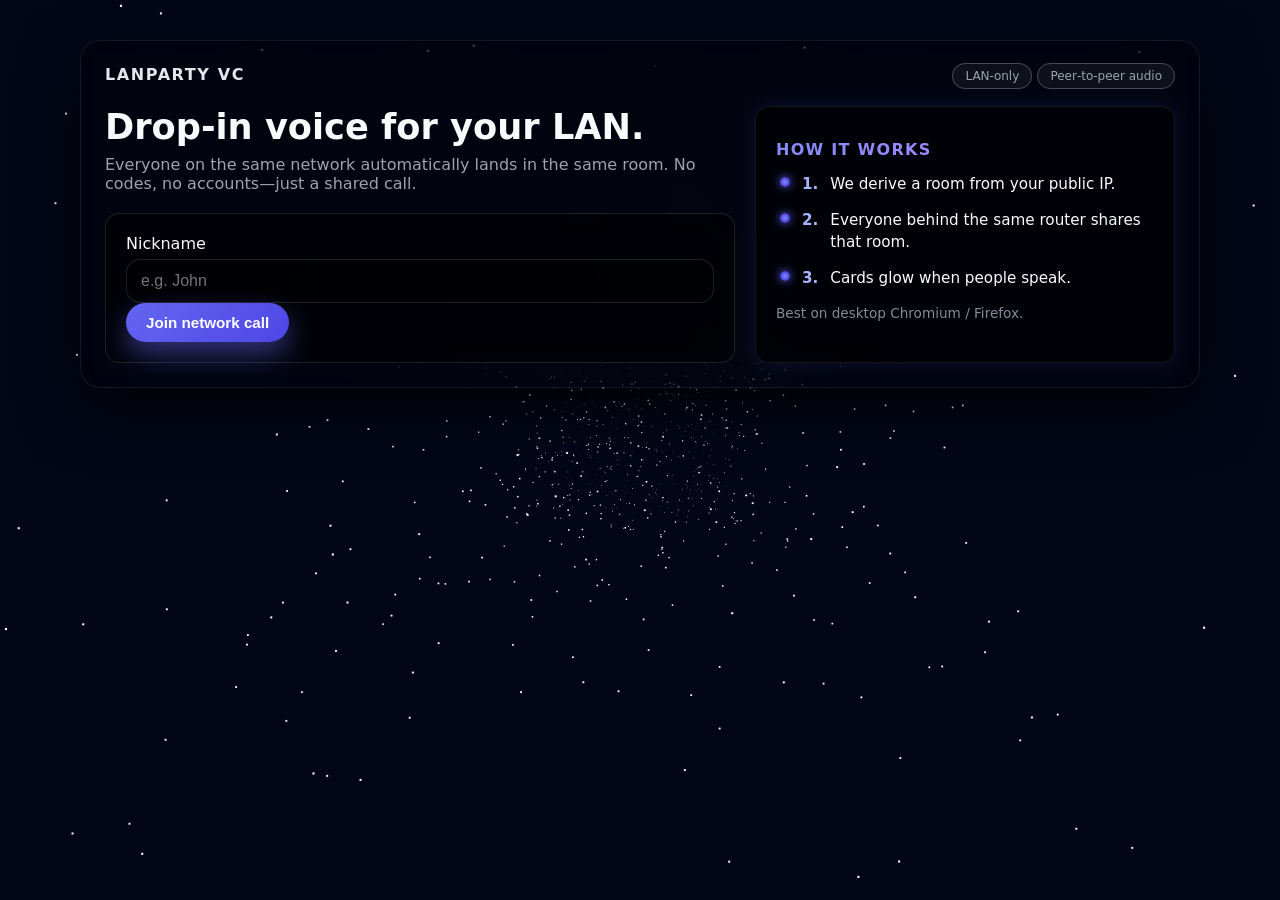
==== commit c1a8191c: "bdfb dsxvsxfdvdfdcfvgb dfvb" ====
--- a/index.html
+++ b/index.html
@@ -34,7 +34,7 @@
             <input
               id="nickname"
               class="lp-input"
-              placeholder="e.g. Austin"
+              placeholder="e.g. John"
               autocomplete="off"
               required
             />
--- a/styles.css
+++ b/styles.css
@@ -350,6 +350,7 @@
   margin-bottom: 14px;
   background: linear-gradient(135deg, #818cf8, #c084fc);
   -webkit-background-clip: text;
+  background-clip: text;
   color: transparent;
 }
 
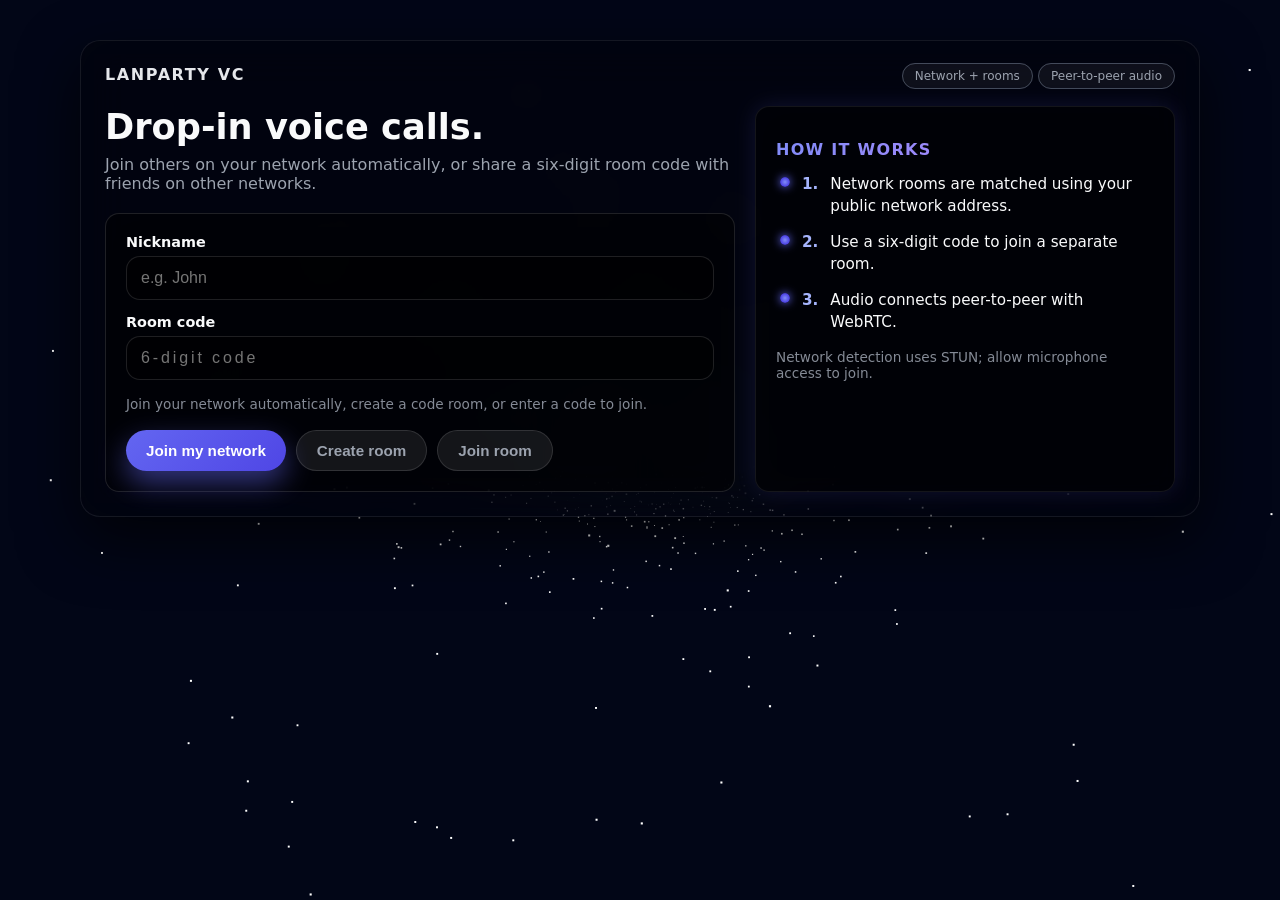
==== commit 3d0f60aa: "Fixes" ====
--- a/index.html
+++ b/index.html
@@ -15,17 +15,17 @@
     <header class="lp-topbar">
       <div class="lp-logo">LANParty VC</div>
       <div class="lp-topbar-right">
-        <span class="lp-pill">LAN‑only</span>
-        <span class="lp-pill lp-pill-soft">Peer‑to‑peer audio</span>
+        <span class="lp-pill">Network + rooms</span>
+        <span class="lp-pill lp-pill-soft">Peer-to-peer audio</span>
       </div>
     </header>
 
     <main class="lp-main-layout">
       <section class="lp-hero">
-        <h1 class="lp-hero-title">Drop‑in voice for your LAN.</h1>
+        <h1 class="lp-hero-title">Drop‑in voice calls.</h1>
         <p class="lp-hero-subtitle">
-          Everyone on the same network automatically lands in the same room.
-          No codes, no accounts—just a shared call.
+          Join others on your network automatically, or share a six-digit room
+          code with friends on other networks.
         </p>
 
         <form id="join-form" class="lp-card lp-card-hero">
@@ -40,20 +40,61 @@
             />
           </label>
 
-          <button class="lp-button lp-button-primary" type="submit">
-            Join network call
-          </button>
+          <label class="lp-label">
+            Room code
+            <input
+              id="room-code"
+              class="lp-input lp-room-code"
+              placeholder="6-digit code"
+              inputmode="numeric"
+              autocomplete="one-time-code"
+              maxlength="6"
+              aria-describedby="room-help"
+            />
+          </label>
+          <p id="room-help" class="lp-mini-note">
+            Join your network automatically, create a code room, or enter a code to join.
+          </p>
+
+          <div class="lp-form-actions">
+            <button
+              class="lp-button lp-button-primary"
+              type="submit"
+              name="action"
+              value="network"
+            >
+              Join my network
+            </button>
+            <button
+              class="lp-button lp-button-secondary"
+              type="submit"
+              name="action"
+              value="create"
+            >
+              Create room
+            </button>
+            <button
+              class="lp-button lp-button-secondary"
+              type="submit"
+              name="action"
+              value="join"
+            >
+              Join room
+            </button>
+          </div>
         </form>
       </section>
 
       <aside class="lp-sidecard lp-card">
         <h2 class="lp-section-title lp-how-title">How it works</h2>
         <ul class="lp-bullets">
-          <li><span>1.</span> We derive a room from your public IP.</li>
-          <li><span>2.</span> Everyone behind the same router shares that room.</li>
-          <li><span>3.</span> Cards glow when people speak.</li>
+          <li><span>1.</span> Network rooms are matched using your public network address.</li>
+          <li><span>2.</span> Use a six-digit code to join a separate room.</li>
+          <li><span>3.</span> Audio connects peer-to-peer with WebRTC.</li>
         </ul>
-        <p class="lp-mini-note">Best on desktop Chromium / Firefox.</p>
+        <p class="lp-mini-note">
+          Network detection uses STUN; allow microphone access to join.
+        </p>
       </aside>
     </main>
   </div>
--- a/styles.css
+++ b/styles.css
@@ -179,6 +179,30 @@
   border-color: var(--accent);
   box-shadow: 0 0 0 2px rgba(99, 102, 241, 0.6);
   transform: translateY(-1px);
+}
+
+.lp-label {
+  display: block;
+  margin-bottom: 14px;
+  color: var(--text);
+  font-size: 0.9rem;
+  font-weight: 600;
+}
+
+.lp-room-code {
+  letter-spacing: 0.18em;
+  font-variant-numeric: tabular-nums;
+}
+
+.lp-form-actions {
+  display: flex;
+  gap: 10px;
+  flex-wrap: wrap;
+  margin-top: 18px;
+}
+
+.lp-card-hero {
+  margin-top: 20px;
 }
 
 /* ============================================================
@@ -225,6 +249,12 @@
   transform: translateY(0);
 }
 
+.lp-button:disabled {
+  cursor: not-allowed;
+  filter: grayscale(0.45);
+  opacity: 0.55;
+}
+
 /* ============================================================
    TALK PAGE
    ============================================================ */
@@ -243,7 +273,25 @@
 
 .lp-main {
   display: grid;
-  grid-template-columns: minmax(0, 3fr) minmax(0, 2fr);
+  grid-template-columns: minmax(0, 3fr) minmax(260px, 1fr);
+  gap: 20px;
+}
+
+.lp-room-label {
+  margin: 8px 0 0;
+  color: var(--muted);
+}
+
+.lp-room-label strong {
+  color: var(--text);
+  font-size: 1.15rem;
+  letter-spacing: 0.12em;
+  font-variant-numeric: tabular-nums;
+}
+
+.lp-call-sidebar {
+  display: grid;
+  align-content: start;
   gap: 20px;
 }
 
@@ -282,6 +330,11 @@
   color: var(--muted);
 }
 
+.lp-peer-audio {
+  width: 100%;
+  height: 36px;
+}
+
 /* Speaking glows */
 
 .lp-speaking-self {
@@ -336,6 +389,10 @@
   .lp-main-layout,
   .lp-main {
     grid-template-columns: 1fr;
+  }
+
+  body.lp-body {
+    padding: 16px;
   }
 }
 /* ============================================================
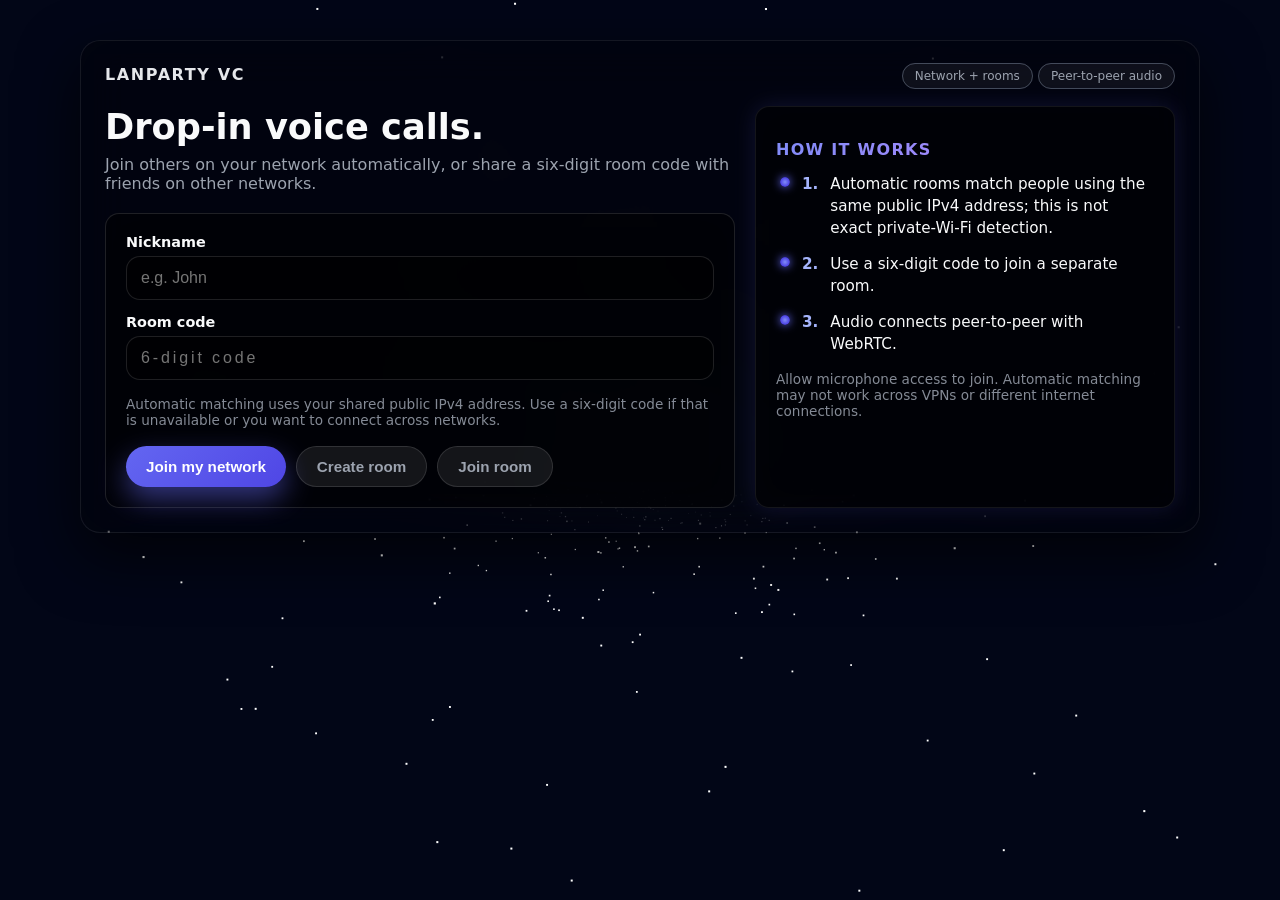
==== commit 3559e88a: "Added better LAN support" ====
--- a/index.html
+++ b/index.html
@@ -53,7 +53,8 @@
             />
           </label>
           <p id="room-help" class="lp-mini-note">
-            Join your network automatically, create a code room, or enter a code to join.
+            Automatic matching uses your shared public IPv4 address. Use a six-digit code if
+            that is unavailable or you want to connect across networks.
           </p>
 
           <div class="lp-form-actions">
@@ -88,12 +89,12 @@
       <aside class="lp-sidecard lp-card">
         <h2 class="lp-section-title lp-how-title">How it works</h2>
         <ul class="lp-bullets">
-          <li><span>1.</span> Network rooms are matched using your public network address.</li>
+          <li><span>1.</span> Automatic rooms match people using the same public IPv4 address; this is not exact private-Wi-Fi detection.</li>
           <li><span>2.</span> Use a six-digit code to join a separate room.</li>
           <li><span>3.</span> Audio connects peer-to-peer with WebRTC.</li>
         </ul>
         <p class="lp-mini-note">
-          Network detection uses STUN; allow microphone access to join.
+          Allow microphone access to join. Automatic matching may not work across VPNs or different internet connections.
         </p>
       </aside>
     </main>
--- a/styles.css
+++ b/styles.css
@@ -301,6 +301,7 @@
 
 .lp-peer-card {
   display: flex;
+  flex-wrap: wrap;
   align-items: center;
   gap: 12px;
   padding: 12px 14px;
@@ -315,11 +316,17 @@
 .lp-peer-avatar {
   width: 34px;
   height: 34px;
+  flex: 0 0 34px;
   border-radius: 999px;
   background: radial-gradient(circle at 30% 20%, #ffffff 0, #4b5563 40%, #020617 100%);
   border: 1px solid rgba(255, 255, 255, 0.2);
 }
 
+.lp-peer-main {
+  flex: 1 1 0;
+  min-width: 0;
+}
+
 .lp-peer-name {
   font-size: 1rem;
   font-weight: 600;
@@ -330,9 +337,36 @@
   color: var(--muted);
 }
 
-.lp-peer-audio {
-  width: 100%;
-  height: 36px;
+.lp-peer-audio-controls {
+  display: flex;
+  align-items: center;
+  gap: 10px;
+  flex: 1 1 calc(100% - 46px);
+  min-width: 0;
+  margin-left: 46px;
+}
+
+.lp-audio-play {
+  min-width: 82px;
+  padding: 7px 12px;
+}
+
+.lp-peer-volume {
+  display: flex;
+  align-items: center;
+  gap: 8px;
+  color: var(--muted);
+  font-size: 0.8rem;
+}
+
+.lp-peer-volume input {
+  width: min(140px, 25vw);
+  accent-color: var(--accent);
+}
+
+.lp-peer-audio-status {
+  color: var(--muted);
+  font-size: 0.8rem;
 }
 
 /* Speaking glows */
